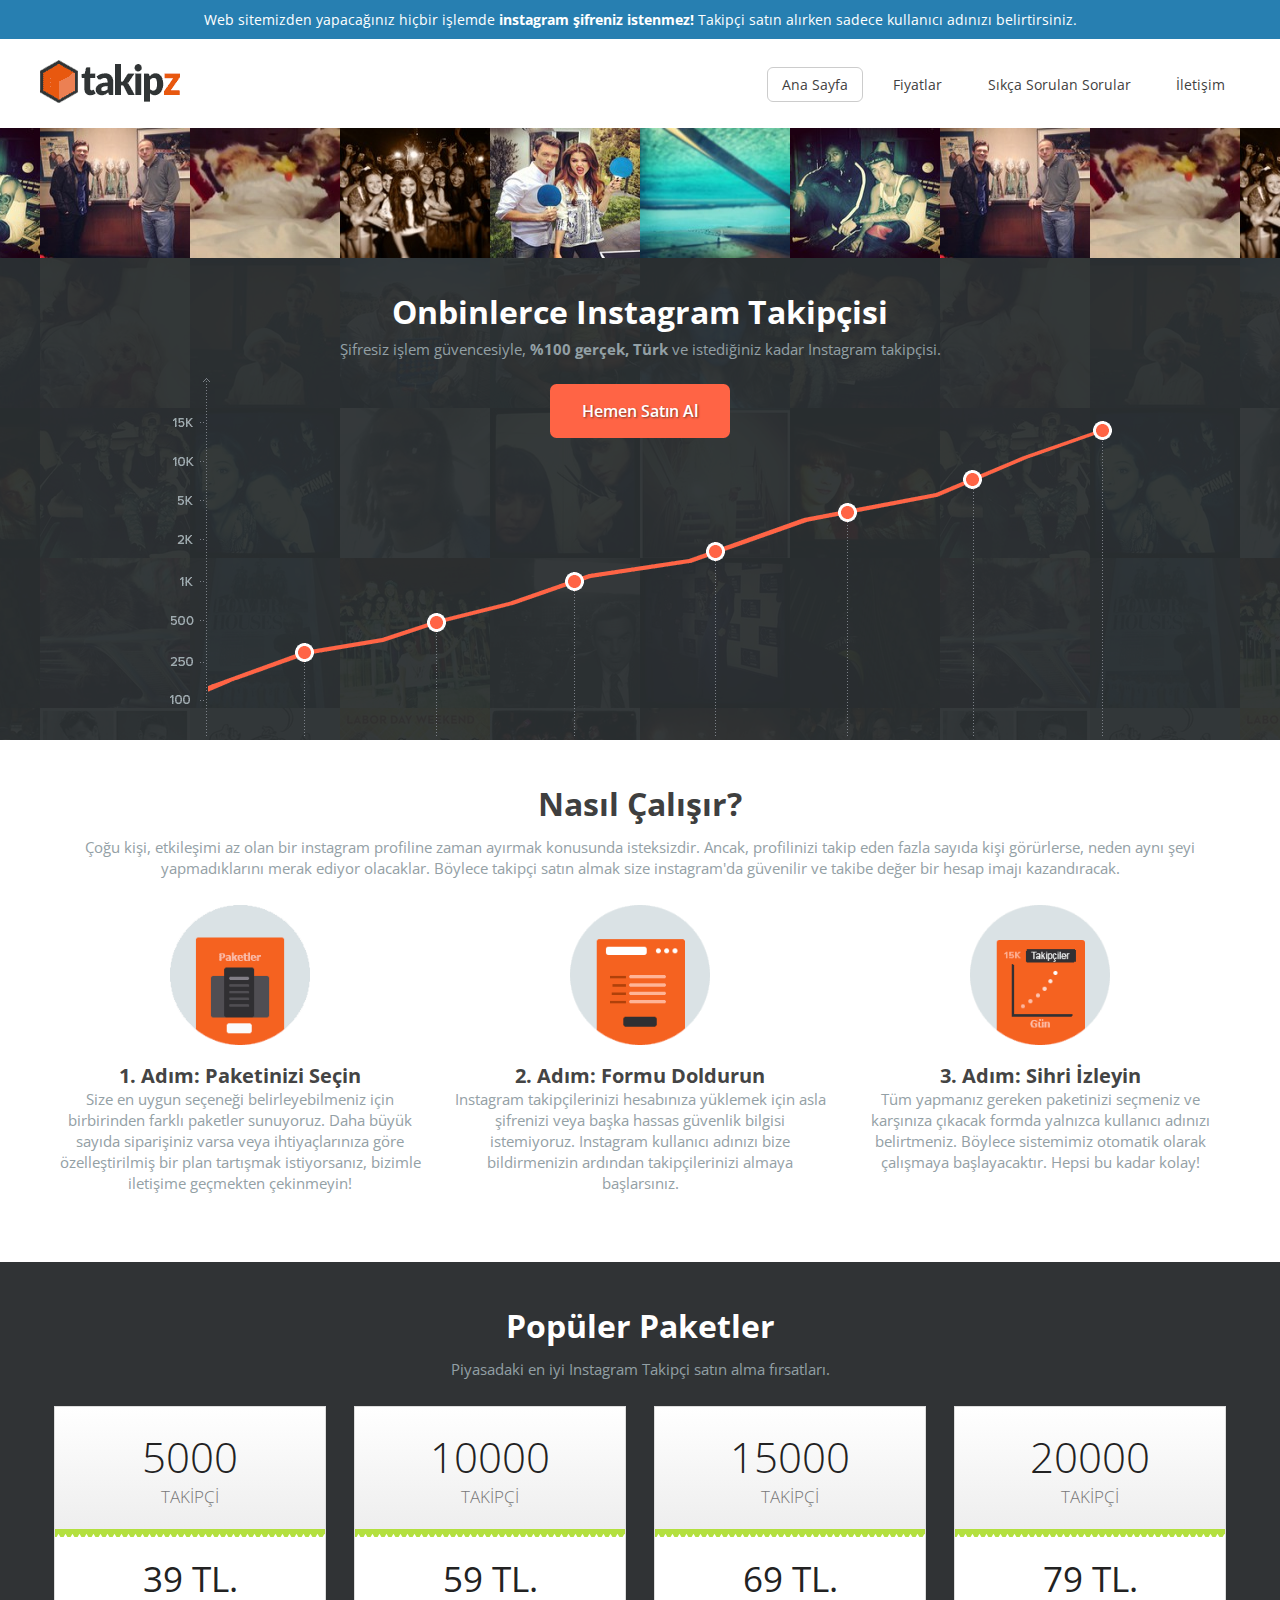
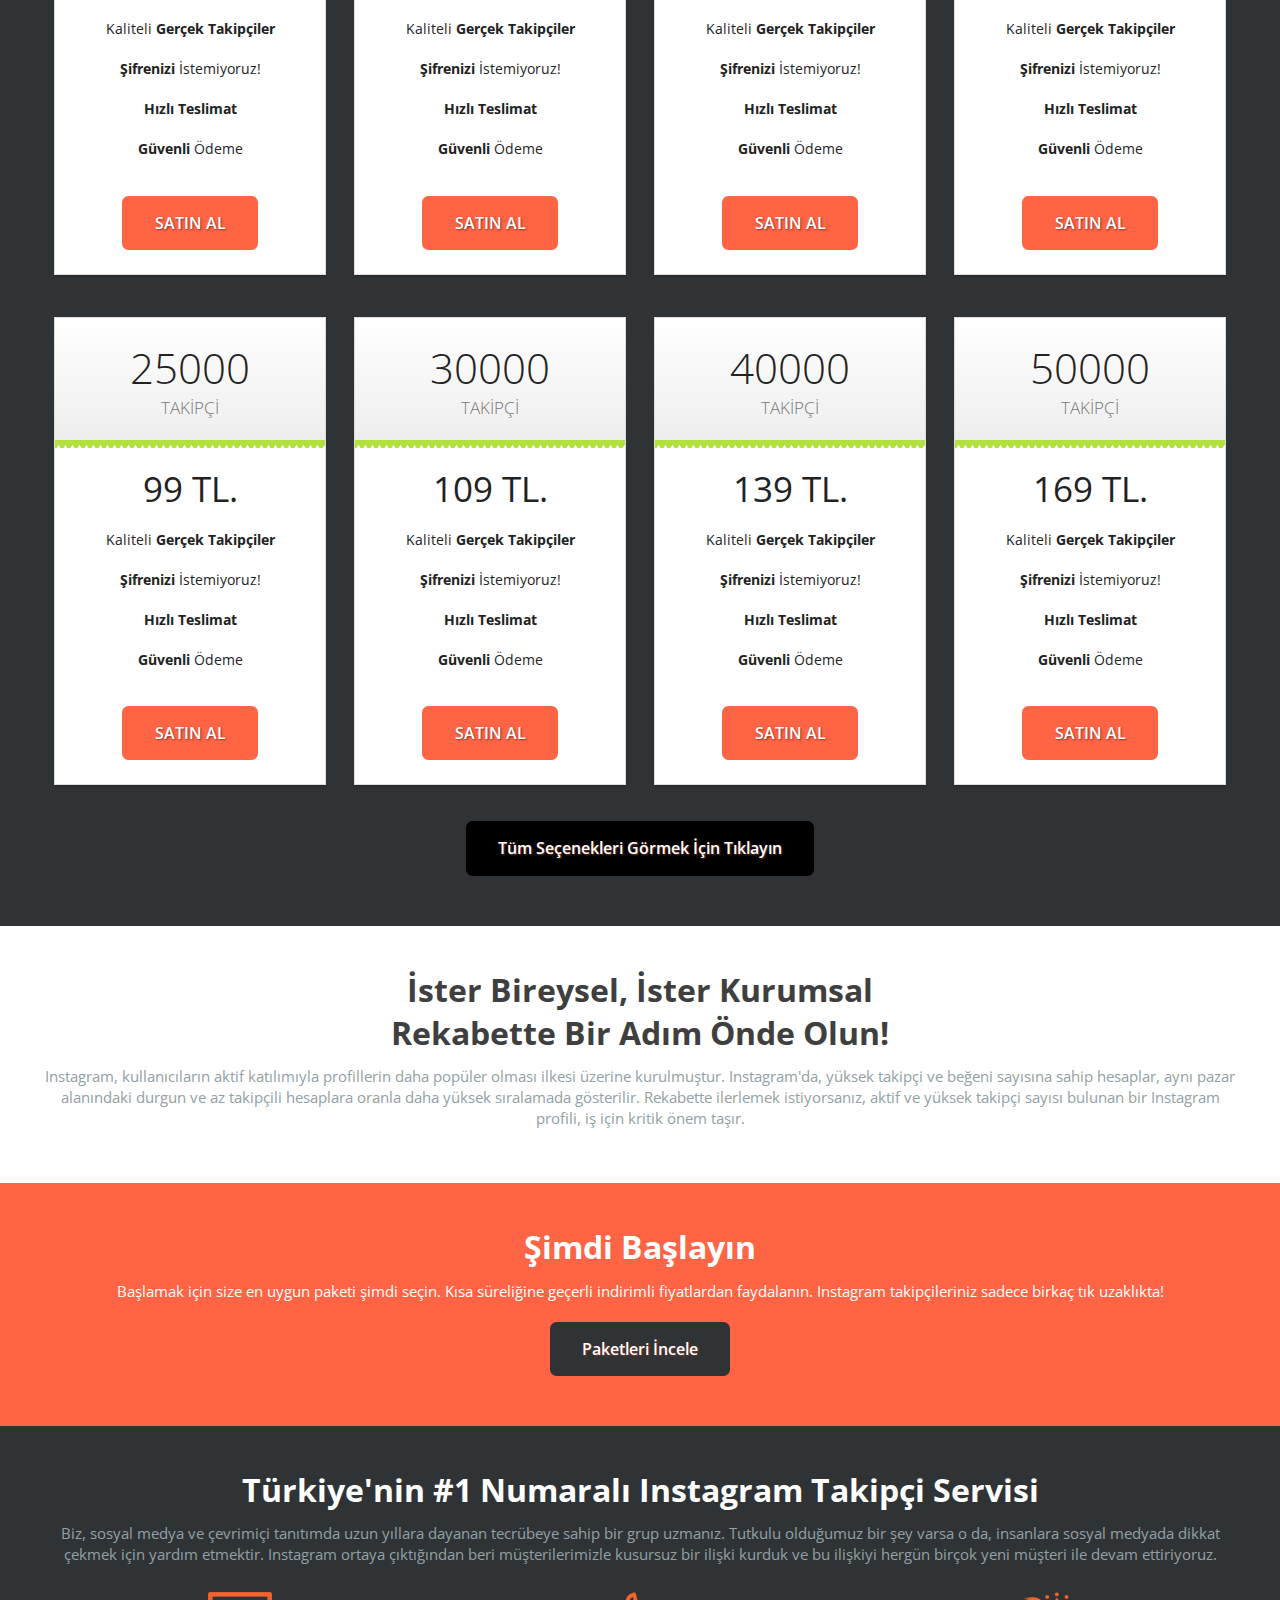
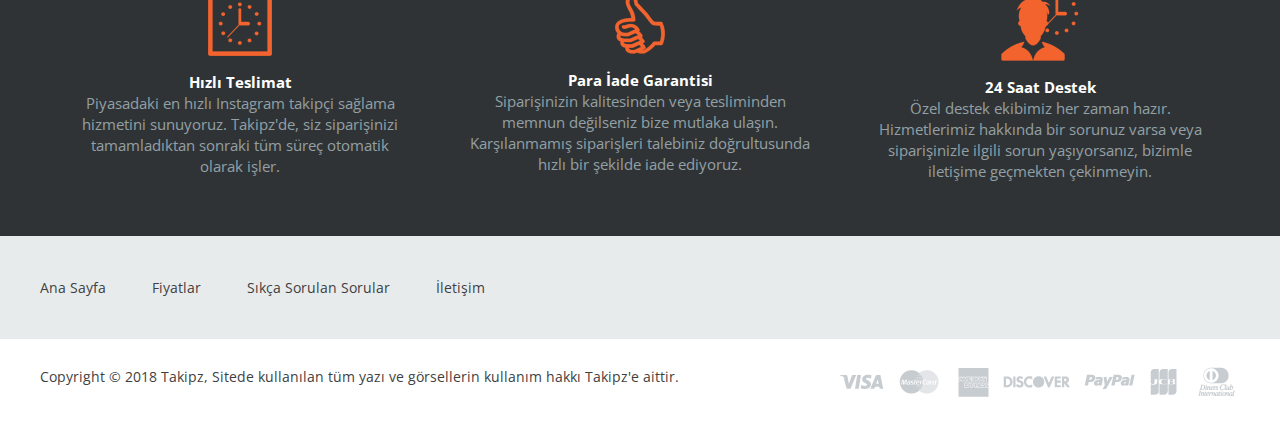
==== index.html @ 21a5d069 "Add files via upload" ====
<!DOCTYPE html>
<html lang="tr">
<head>
	<meta charset="utf-8" />
	<meta http-equiv="X-UA-Compatible" content="IE=edge" />
	<meta name="viewport" content="width=device-width, initial-scale=1.0" id="metaViewport"  />
	<meta name="description" content="Takipz" />
	<meta name="title" content="Takipz">
	<meta name="keywords" content="Takipz">
	<title>Takipz</title>

	<meta name="mobile-web-app-capable" content="yes"  />
	<meta name="apple-mobile-web-app-capable" content="yes"  />
	<meta name="apple-mobile-web-app-title" content="" />

	<link rel="shortcut icon" href="favicon.ico" type="image/x-icon">
	<link rel="icon" href="favicon.ico" type="image/x-icon">
	<link rel="shortcut icon" href="assets/images/favicon-32x32.png" sizes="32x32" />

	<link href="https://fonts.googleapis.com/css?family=Open+Sans:300,400,600,700&amp;subset=latin-ext" rel="stylesheet" />

	<link rel="stylesheet" href="assets/fonts/fontello/css/fontello.css?v=8" type="text/css" />

	<link rel="stylesheet" href="assets/css/style.css?v=8" type="text/css" />

	<link rel="stylesheet" href="assets/css/menu.css?v=8" type="text/css" />

	<link rel="stylesheet" href="assets/css/responsive.css?v=8" type="text/css" />

	<noscript><link rel="stylesheet" href="assets/css/noscript.css?v=8" type="text/css" /></noscript>

	<script type="text/javascript">
		var BASE_URL = '/';
	</script>

	<!-- begin olark code -->
	<script type="text/javascript" async> ;(function(o,l,a,r,k,y){if(o.olark)return; r="script";y=l.createElement(r);r=l.getElementsByTagName(r)[0]; y.async=1;y.src="https://"+a;r.parentNode.insertBefore(y,r); y=o.olark=function(){k.s.push(arguments);k.t.push(+new Date)}; y.extend=function(i,j){y("extend",i,j)}; y.identify=function(i){y("identify",k.i=i)}; y.configure=function(i,j){y("configure",i,j);k.c[i]=j}; k=y._={s:[],t:[+new Date],c:{},l:a}; })(window,document,"static.olark.com/jsclient/loader.js");
	/* custom configuration goes here (www.olark.com/documentation) */
	olark.identify('3545-855-10-3871');</script>
	<!-- end olark code -->


</head>

<body>

	<!-- Global site tag (gtag.js) - Google Analytics -->
	<script async src="https://www.googletagmanager.com/gtag/js?id=UA-111464244-1"></script>
	<script>
	  window.dataLayer = window.dataLayer || [];
	  function gtag(){dataLayer.push(arguments);}
	  gtag('js', new Date());

	  gtag('config', 'UA-111464244-1');
	</script>


	<div id="page-content">

		<div class="top-sticky">Web sitemizden yapacağınız hiçbir işlemde <b>instagram şifreniz istenmez!</b> Takipçi satın alırken sadece kullanıcı adınızı belirtirsiniz.</div>

		<div class="mobile-sidebar" id="mobile-sidebar-menu">

			<label class="title cat" onclick="mobileMenuClose();"><b>Menü</b><i class="icon-cancel"></i></label>
			<label class="title back" onclick="backMMenu(this);"><i class="icon-angle-left"></i><b>Geri</b><i onclick="mobileMenuClose();" class="icon-cancel"></i></label>

			<div class="content">

				<ul class="nav">
					<li class="active"><a href="index.html">Ana Sayfa</a></li>
					<li><a href="fiyatlar.html"><b>Fiyatlar</b><i class="tag">İNDİRİM</i></a></li>
					<li><a href="sss.html">Sıkça Sorulan Sorular</a></li>
					<li><a href="iletisim.html">İletişim</a></li>
				</ul>

			</div>

		</div>

		<header id="header">

			<div class="container">

				<a href="index.html" class="logo"><img src="assets/images/logo.png" /></a>

				<nav class="menu-top" id="menu-desktop">

					<ul class="container">

						<li class="active"><a href="index.html">Ana Sayfa</a></li>
						<li><a href="fiyatlar.html">Fiyatlar</a></li>
						<li><a href="sss.html">Sıkça Sorulan Sorular</a></li>
						<li><a href="iletisim.html">İletişim</a></li>

					</ul>

				</nav>

				<a id="mobile-menu-icon" onclick="mobileMenuOpen('mobile-sidebar-menu');"></a>

			</div>

		</header>





		<div class="page-banner home">

			<div class="container">

				<h1>Onbinlerce Instagram Takipçisi</h1>
				<p>Şifresiz işlem güvencesiyle, <b>%100 gerçek, Türk</b> ve istediğiniz kadar Instagram takipçisi.</p>

				<div class="button-cnt">
					<a class="button" href="fiyatlar.html">Hemen Satın Al</a>
				</div>

				<img class="chart" src="assets/images/banner-chart.png" />

			</div>

		</div>


		<div class="section">

			<h1>Nasıl Çalışır?</h1>

			<div class="container">
				<p>Çoğu kişi, etkileşimi az olan bir instagram profiline zaman ayırmak konusunda isteksizdir. Ancak, profilinizi takip eden fazla sayıda kişi görürlerse, neden aynı şeyi yapmadıklarını merak ediyor olacaklar. Böylece takipçi satın almak size instagram'da güvenilir ve takibe değer bir hesap imajı kazandıracak.</p>
			</div>

			<div class="row">

				<div class="col-md4 col-xs12 step">
					<img src="assets/images/step1.png" />
					<p>
						<b>1. Adım: Paketinizi Seçin</b><br />
						Size en uygun seçeneği belirleyebilmeniz için birbirinden farklı paketler sunuyoruz. Daha büyük sayıda siparişiniz varsa veya ihtiyaçlarınıza göre özelleştirilmiş bir plan tartışmak istiyorsanız, bizimle iletişime geçmekten çekinmeyin!

					</p>
				</div>

				<div class="col-md4 col-xs12 step">
					<img src="assets/images/step2.png" />
					<p>
						<b>2. Adım: Formu Doldurun</b><br />Instagram takipçilerinizi hesabınıza yüklemek için asla şifrenizi veya başka hassas güvenlik bilgisi istemiyoruz. Instagram kullanıcı adınızı bize bildirmenizin ardından takipçilerinizi almaya başlarsınız.
					</p>
				</div>

				<div class="col-md4 col-xs12 step">
					<img src="assets/images/step3.png" />
					<p>
						<b>3. Adım: Sihri İzleyin</b><br />
						Tüm yapmanız gereken paketinizi seçmeniz ve karşınıza çıkacak formda yalnızca kullanıcı adınızı belirtmeniz. Böylece sistemimiz otomatik olarak çalışmaya başlayacaktır. Hepsi bu kadar kolay!
					</p>
				</div>

			</div>

		</div>



		<div class="section dark">

			<h1>Popüler Paketler</h1>

			<div class="container">
				<p>
					Piyasadaki en iyi Instagram Takipçi satın alma fırsatları.
				</p>
			</div>

			<div class="row pricing-table">

				<!--


			    <div class="col-md3 col-xs12 plan">

				    <div class="cnt">

				        <div class="header">
					        3000
							<span>takipçi</span>
						</div>

				        <div class="price">29 TL.</div>

				        <ul>
							<li>Kaliteli <b>Gerçek Takipçiler</b></li>
							<li><b>Şifrenizi</b> İstemiyoruz!</li>
							<li><b>Hızlı Teslimat</b></li>
							<li><b>Güvenli</b> Ödeme</li>
				        </ul>

				        <a href="https://www.shopier.com/471580" target="_blank" class="button">SATIN AL</a>

				    </div>

			    </div>

			    -->



			    <div class="col-md3 col-xs12 plan">

				    <div class="cnt">

				        <div class="header">
					        5000
							<span>takipçi</span>
						</div>

				        <div class="price">39 TL.</div>

				        <ul>
							<li>Kaliteli <b>Gerçek Takipçiler</b></li>
							<li><b>Şifrenizi</b> İstemiyoruz!</li>
							<li><b>Hızlı Teslimat</b></li>
							<li><b>Güvenli</b> Ödeme</li>
				        </ul>

				        <a href="https://www.shopier.com/471963" target="_blank" class="button">SATIN AL</a>

				    </div>

			    </div>



			    <div class="col-md3 col-xs12 plan">

				    <div class="cnt">

				        <div class="header">
					        10000
							<span>takipçi</span>
						</div>

				        <div class="price">59 TL.</div>

				        <ul>
							<li>Kaliteli <b>Gerçek Takipçiler</b></li>
							<li><b>Şifrenizi</b> İstemiyoruz!</li>
							<li><b>Hızlı Teslimat</b></li>
							<li><b>Güvenli</b> Ödeme</li>
				        </ul>

				        <a href="https://www.shopier.com/470117" target="_blank" class="button">SATIN AL</a>

				    </div>

			    </div>



			    <div class="col-md3 col-xs12 plan">

				    <div class="cnt">

				        <div class="header">
					        15000
							<span>takipçi</span>
						</div>

				        <div class="price">69 TL.</div>

				        <ul>
							<li>Kaliteli <b>Gerçek Takipçiler</b></li>
							<li><b>Şifrenizi</b> İstemiyoruz!</li>
							<li><b>Hızlı Teslimat</b></li>
							<li><b>Güvenli</b> Ödeme</li>
				        </ul>

				        <a href="https://www.shopier.com/471193" target="_blank" class="button">SATIN AL</a>

				    </div>

			    </div>



			    <div class="col-md3 col-xs12 plan">

				    <div class="cnt">

				        <div class="header">
					        20000
							<span>takipçi</span>
						</div>

				        <div class="price">79 TL.</div>

				        <ul>
							<li>Kaliteli <b>Gerçek Takipçiler</b></li>
							<li><b>Şifrenizi</b> İstemiyoruz!</li>
							<li><b>Hızlı Teslimat</b></li>
							<li><b>Güvenli</b> Ödeme</li>
				        </ul>

				        <a href="https://www.shopier.com/469385" target="_blank" class="button">SATIN AL</a>

				    </div>

			    </div>



			    <div class="col-md3 col-xs12 plan">

				    <div class="cnt">

				        <div class="header">
					        25000
							<span>takipçi</span>
						</div>

				        <div class="price">99 TL.</div>

				        <ul>
							<li>Kaliteli <b>Gerçek Takipçiler</b></li>
							<li><b>Şifrenizi</b> İstemiyoruz!</li>
							<li><b>Hızlı Teslimat</b></li>
							<li><b>Güvenli</b> Ödeme</li>
				        </ul>

				        <a href="https://www.shopier.com/494602" target="_blank" class="button">SATIN AL</a>

				    </div>

			    </div>


			    <div class="col-md3 col-xs12 plan">

				    <div class="cnt">

				        <div class="header">
					        30000
							<span>takipçi</span>
						</div>

				        <div class="price">109 TL.</div>

				        <ul>
							<li>Kaliteli <b>Gerçek Takipçiler</b></li>
							<li><b>Şifrenizi</b> İstemiyoruz!</li>
							<li><b>Hızlı Teslimat</b></li>
							<li><b>Güvenli</b> Ödeme</li>
				        </ul>

				        <a href="https://www.shopier.com/494640" target="_blank" class="button">SATIN AL</a>

				    </div>

			    </div>

			    <!--

			    <div class="col-md3 col-xs12 plan">

				    <div class="cnt">

				        <div class="header">
					        35000
							<span>takipçi</span>
						</div>

				        <div class="price">119 TL.</div>

				        <ul>
							<li>Kaliteli <b>Gerçek Takipçiler</b></li>
							<li><b>Şifrenizi</b> İstemiyoruz!</li>
							<li><b>Hızlı Teslimat</b></li>
							<li><b>Güvenli</b> Ödeme</li>
				        </ul>

				        <a href="https://www.shopier.com/493107" target="_blank" class="button">SATIN AL</a>

				    </div>

			    </div>

			    -->


			    <div class="col-md3 col-xs12 plan">

				    <div class="cnt">

				        <div class="header">
					        40000
							<span>takipçi</span>
						</div>

				        <div class="price">139 TL.</div>

				        <ul>
							<li>Kaliteli <b>Gerçek Takipçiler</b></li>
							<li><b>Şifrenizi</b> İstemiyoruz!</li>
							<li><b>Hızlı Teslimat</b></li>
							<li><b>Güvenli</b> Ödeme</li>
				        </ul>

				        <a href="https://www.shopier.com/492214" target="_blank" class="button">SATIN AL</a>

				    </div>

			    </div>


			    <div class="col-md3 col-xs12 plan">

				    <div class="cnt">

				        <div class="header">
					        50000
							<span>takipçi</span>
						</div>

				        <div class="price">169 TL.</div>

				        <ul>
							<li>Kaliteli <b>Gerçek Takipçiler</b></li>
							<li><b>Şifrenizi</b> İstemiyoruz!</li>
							<li><b>Hızlı Teslimat</b></li>
							<li><b>Güvenli</b> Ödeme</li>
				        </ul>

				        <a href="https://www.shopier.com/494678" target="_blank" class="button">SATIN AL</a>

				    </div>

			    </div>



			</div>

			<div class="container">

				<a href="fiyatlar.html" class="button dark">Tüm Seçenekleri Görmek İçin Tıklayın</a>

			</div>

		</div>




		<div class="section" id="whyus">

			<h1>İster Bireysel, İster Kurumsal<br />Rekabette Bir Adım Önde Olun!</h1>

			<div class="container">

				<p>Instagram, kullanıcıların aktif katılımıyla profillerin daha popüler olması ilkesi üzerine kurulmuştur. Instagram'da, yüksek takipçi ve beğeni sayısına sahip hesaplar, aynı pazar alanındaki durgun ve az takipçili hesaplara oranla daha yüksek sıralamada gösterilir. Rekabette ilerlemek istiyorsanız, aktif ve yüksek takipçi sayısı bulunan bir Instagram profili, iş için kritik önem taşır.</p>
			</div>

		</div>



		<div class="section orange">

			<h1>Şimdi Başlayın</h1>
			<p>Başlamak için size en uygun paketi şimdi seçin. Kısa süreliğine geçerli indirimli fiyatlardan faydalanın. Instagram takipçileriniz sadece birkaç tık uzaklıkta!</p>
			<a href="fiyatlar.html" class="button dark">Paketleri İncele</a>

		</div>


		<div class="section dark">

			<div class="container">

				<h1>Türkiye'nin #1 Numaralı Instagram Takipçi Servisi</h1>

				<p>
					Biz, sosyal medya ve çevrimiçi tanıtımda uzun yıllara dayanan tecrübeye sahip bir grup uzmanız. Tutkulu olduğumuz bir şey varsa o da, insanlara sosyal medyada dikkat çekmek için yardım etmektir. Instagram ortaya çıktığından beri müşterilerimizle kusursuz bir ilişki kurduk ve bu ilişkiyi hergün birçok yeni müşteri ile devam ettiriyoruz.
				</p>
			</div>

			<div class="row">

				<div class="col-md4 col-xs12 why">
					<img src="assets/images/why_clock.gif" />
					<p>
						<b>Hızlı Teslimat</b><br />
						Piyasadaki en hızlı Instagram takipçi sağlama hizmetini sunuyoruz. Takipz'de, siz siparişinizi tamamladıktan sonraki tüm süreç otomatik olarak işler.
					</p>
				</div>

				<div class="col-md4 col-xs12 why">
					<img src="assets/images/why_thumb.gif" />
					<p>
						<b>Para İade Garantisi</b><br />
						Siparişinizin kalitesinden veya tesliminden memnun değilseniz bize mutlaka ulaşın. Karşılanmamış siparişleri talebiniz doğrultusunda hızlı bir şekilde iade ediyoruz.
					</p>
				</div>

				<div class="col-md4 col-xs12 why">
					<img src="assets/images/why_support.gif" />
					<p>
						<b>24 Saat Destek</b><br />
						Özel destek ekibimiz her zaman hazır. Hizmetlerimiz hakkında bir sorunuz varsa veya siparişinizle ilgili sorun yaşıyorsanız, bizimle iletişime geçmekten çekinmeyin.
					</p>
				</div>

			</div>

		</div>







		<footer class="footer">

			<div class="footer-menu">

				<ul class="container">

					<li class="active"><a href="index.html">Ana Sayfa</a></li>
					<li><a href="fiyatlar.html">Fiyatlar</a></li>
					<li><a href="sss.html">Sıkça Sorulan Sorular</a></li>
					<li><a href="iletisim.html">İletişim</a></li>

				</ul>

			</div>

			<div class="copyright">

				<div class="row container ">

					<div class="col-md8 col-xs12">

						Copyright &copy; 2018 Takipz, Sitede kullanılan tüm yazı ve görsellerin kullanım hakkı Takipz'e aittir.

					</div>

					<div class="col-md4 col-xs12">

						<img src="assets/images/payoptions.png" />

					</div>

				</div>

			</div>

		</footer>


	</div>

	<div id="body-overlay"></div>
	<div id="body-loading-overlay"></div>

	<script src="assets/js/jquery.min.js" type="text/javascript"></script>
	<script src="assets/js/app.js?v=8" type="text/javascript"></script>

</body>

</html>
---- assets/fonts/fontello/css/fontello.css ----
@font-face {
  font-family: 'fontello';
  src: url('../font/fontello.eot?49132778');
  src: url('../font/fontello.eot?49132778#iefix') format('embedded-opentype'),
       url('../font/fontello.woff2?49132778') format('woff2'),
       url('../font/fontello.woff?49132778') format('woff'),
       url('../font/fontello.ttf?49132778') format('truetype'),
       url('../font/fontello.svg?49132778#fontello') format('svg');
  font-weight: normal;
  font-style: normal;
}
/* Chrome hack: SVG is rendered more smooth in Windozze. 100% magic, uncomment if you need it. */
/* Note, that will break hinting! In other OS-es font will be not as sharp as it could be */
/*
@media screen and (-webkit-min-device-pixel-ratio:0) {
  @font-face {
    font-family: 'fontello';
    src: url('../font/fontello.svg?49132778#fontello') format('svg');
  }
}
*/
 
 [class^="icon-"]:before, [class*=" icon-"]:before {
  font-family: "fontello";
  font-style: normal;
  font-weight: normal;
  speak: none;
 
  display: inline-block;
  text-decoration: inherit;
  width: 1em;
  margin-right: .2em;
  text-align: center;
  /* opacity: .8; */
 
  /* For safety - reset parent styles, that can break glyph codes*/
  font-variant: normal;
  text-transform: none;
 
  /* fix buttons height, for twitter bootstrap */
  line-height: 1em;
 
  /* Animation center compensation - margins should be symmetric */
  /* remove if not needed */
  margin-left: .2em;
 
  /* you can be more comfortable with increased icons size */
  /* font-size: 120%; */
 
  /* Font smoothing. That was taken from TWBS */
  -webkit-font-smoothing: antialiased;
  -moz-osx-font-smoothing: grayscale;
 
  /* Uncomment for 3D effect */
  /* text-shadow: 1px 1px 1px rgba(127, 127, 127, 0.3); */
}
 
.icon-angle-left:before { content: '\e800'; } /* '' */
.icon-angle-right:before { content: '\e801'; } /* '' */
.icon-angle-up:before { content: '\e802'; } /* '' */
.icon-angle-down:before { content: '\e803'; } /* '' */
.icon-user:before { content: '\e804'; } /* '' */
.icon-basket:before { content: '\e805'; } /* '' */
.icon-logout:before { content: '\e806'; } /* '' */
.icon-login:before { content: '\e807'; } /* '' */
.icon-mail:before { content: '\e808'; } /* '' */
.icon-phone:before { content: '\e809'; } /* '' */
.icon-menu:before { content: '\e80a'; } /* '' */
.icon-pencil:before { content: '\e80b'; } /* '' */
.icon-globe:before { content: '\e80c'; } /* '' */
.icon-home:before { content: '\e80d'; } /* '' */
.icon-cancel:before { content: '\e80e'; } /* '' */
.icon-star:before { content: '\e80f'; } /* '' */
.icon-star-empty:before { content: '\e810'; } /* '' */
.icon-star-half-alt:before { content: '\e811'; } /* '' */
.icon-remove:before { content: '\e812'; } /* '' */
.icon-uncheck:before { content: '\e813'; } /* '' */
.icon-check:before { content: '\e814'; } /* '' */
.icon-magnify:before { content: '\e815'; } /* '' */
.icon-paper-plane:before { content: '\e816'; } /* '' */
.icon-clock:before { content: '\e817'; } /* '' */
.icon-umbrella:before { content: '\e818'; } /* '' */
.icon-bag:before { content: '\e819'; } /* '' */
.icon-list:before { content: '\e81a'; } /* '' */
.icon-tag:before { content: '\e81b'; } /* '' */
.icon-whatsapp:before { content: '\f232'; } /* '' */
---- assets/css/style.css ----
body {
    font-family: 'Open Sans', sans-serif;
    font-size: 14px;
	color: #3f3f3f;
	-webkit-font-smoothing: antialiased;
	font-smoothing: antialiased;
	display: block !important;
}

html {
	-webkit-text-size-adjust: none;
}

body, html {
	min-height: 100%;
	background: none !important;
}

* {
	-moz-text-size-adjust: none;
	-webkit-text-size-adjust: none;
	-ms-text-size-adjust: none;
	text-size-adjust: none;
	padding: 0;
	margin: 0;
	border: 0;
	outline: 0;
	-webkit-tap-highlight-color: transparent;
	-webkit-touch-callout: none;
	-webkit-font-smoothing: antialiased;
	font-smoothing: antialiased;
}

*, *:before, *:after {
	-webkit-box-sizing: border-box;
	-moz-box-sizing: border-box;
	box-sizing: border-box;
}

img {
	max-width: 100%;
}

a {
	text-decoration: none;
	color: #3f3f3f;
	outline: none !important;
	cursor: pointer !important;
}

h1 {
	font-size: 2.3em;
}

label {
	-webkit-tap-highlight-color: rgba(0, 0, 0, 0);
}

p {
	padding: .8em 0;
	color: #93a0a5;
	font-size: 1.1em;
}

.container,
.row {
	width: 100%;
	max-width: 1200px;
	margin: 0 auto;
}

.centered {
	text-align: center !important;
}

.align-right {
	text-align: right !important;
}

.row {
	clear: both;
	zoom:1;
	display: block;
}

.row:before,
.row:after {
    display: table;
    content: " ";
	clear: both;
}

[class*="col-"] {
	display: block;
	width: 100%;
	float: left;
	position: relative;
	text-align: left;
}

.col-md1  {width: 8.33333333%;}
.col-md2  {width: 16.66666666%;}
.col-md3  {width: 25%;}
.col-md4  {width: 33.33333333%;}
.col-md5  {width: 41.66666666%;}
.col-md6  {width: 50%;}
.col-md7  {width: 58.33333333%;}
.col-md8  {width: 66.66666666%;}
.col-md9  {width: 75%;}
.col-md10 {width: 83.33333333%;}
.col-md11 {width: 91.66666666%;}
.col-md12 {width: 100%;}

.visible-xs, .visible-sm {display: none;}
.visible-md {display: block;}

.clearfix {
	width: 100%;
	height: 1px;
	float: left;
}

#body-overlay,
#body-loading-overlay {
    top: 0;
    left: 0;
    width: 100%;
    z-index: 10000;
    overflow: hidden;
    position: fixed;
    background: #0b0b0b;
    opacity: 0;
    -webkit-transition: opacity 0.4s;
    transition: opacity 0.4s;
    height: 0;
    visibility: hidden;
}

body.overlay #body-overlay {
    opacity: 0.6;
    height: 100%;
    visibility: visible;
}

body.loading #body-loading-overlay {
    opacity: 0.6;
    visibility: visible;
    background: url(../images/hourglass.svg) #0b0b0b no-repeat center center;
	height: 100%;
}

#page-content {
	min-height: 50em;
	min-height: 70vh;
}

input[type=button],
input[type=submit],
button,
a.button {
	cursor: pointer;
    display: inline-block;
    background: #ff6445;
    color: #fff;
    font-size: 1.15em;
    font-weight: 600;
    padding: 1em 2em;
    margin: .5em 0;
    text-shadow: 1px 1px 2px rgba(128,55,41,1.0);
    border-radius: .4em;
    z-index: 500;
    -webkit-appearance: none;
    -moz-appearance: none;
	appearance: none;
}

.button:hover {
	background: #e35a44;
}

.button.dark {
	background: #303335;
}

.button.dark:hover {
	background: #000;
}

.dark .button.dark {
	background: #000;
}

/**** HEADER ****/

#header {
	width: 100%;
	padding: 1.5em;
}

.top-sticky {
	width: 100%;
	padding: .7em;
	background: #277fb1;
	color: #fff;
	text-align: center;
	position: -webkit-sticky;
	position: -moz-sticky;
	position: -ms-sticky;
	position: -o-sticky;
	position: sticky;
	top: 0;
	backface-visibility: hidden;
	-webkit-backface-visibility: hidden;
	z-index: 1000;
}


.section {
	text-align: center;
	padding: 3em 0;
}

.section.dark {
	background: #303335;
	color: #fff;
}

.section.orange {
	background: #ff6445;
	color: #fff;
}

.section.orange p {
	color: #fff;
}

/***** PAGE BANNERS *****/

.page-banner,
.page-title {
	width: 100%;
}

.page-title,
.page-banner.home {
	background-image: url(../images/home-banner-bg.png);
	background-repeat: repeat-x;
	background-position: center top;
	padding: 130px 0 0 0;
	color: #93a0a5;
	text-align: center;
}

.page-title {
	padding: 1em;
	margin-bottom: 2em;
	background-position: center bottom;
}

.page-banner.home h1 {
	padding: 1em 0 .2em 0;
	color: #fff;
}

.page-title h1 {
	padding: 1em;
	font-size: 2em;
	color: #fff;
}

.page-banner.home p {
	padding: 0 0 1em 0;

}

.page-banner.home .button-cnt {
	position: absolute;
	left: 50%;
}

.page-banner.home .button {
	position: relative;
	left: -50%;
}


.step {
	padding: 1em 1em 1em 1em;
	text-align: center;
}

.step img {
	width: 10em;
	height: 10em;
}

.step b {
	color: #444;
	font-size: 1.3em;
}

.why {
	text-align: center;
	margin-top: 1em;
	padding: 0 2em;
}

.why b {
	color: #fff;
}


/***** PRICING *****/


.pricing-table:before,
.pricing-table:after {
  content: "";
  display: table
}

.pricing-table:after {
  clear: both
}

.pricing-table .plan {
	padding: 1em;
	margin-bottom: 1em;
}

.pricing-table .plan .cnt {
	text-align: center;
	background: #fff;
	color: #222;
	border: 1px solid #ddd;
	-moz-box-shadow: 0 2px 2px -1px rgba(0,0,0,.3);
	-webkit-box-shadow: 0 2px 2px -1px rgba(0,0,0,.3);
	box-shadow: 0 2px 2px -1px rgba(0,0,0,.3);
}

.pricing-table .plan .cnt:after {
	z-index: -1;
	position: absolute;
	content: "";
	bottom: 1.6em;
	right: 1.5em;
	width: 80%;
	top: 80%;
	-webkit-box-shadow: 0 12px 5px rgba(0, 0, 0, .3);
	-moz-box-shadow: 0 12px 5px rgba(0, 0, 0, .3);
	box-shadow: 0 12px 5px rgba(0, 0, 0, .3);
	-webkit-transform: rotate(3deg);
	-moz-transform: rotate(3deg);
	-o-transform: rotate(3deg);
	-ms-transform: rotate(3deg);
	transform: rotate(3deg);
}

.pricing-table .header {
	position: relative;
	font-size: 3em;
	font-weight: 300;
	text-transform: uppercase;
	padding: .5em;
	border-bottom: 8px solid;
	border-bottom-color: #B3E03F;
	background-color: #eee;
	background-image: -moz-linear-gradient(#fff,#eee);
	background-image: -webkit-gradient(linear, left top, left bottom, from(#fff), to(#eee));
	background-image: -webkit-linear-gradient(#fff, #eee);
	background-image: -o-linear-gradient(#fff, #eee);
	background-image: -ms-linear-gradient(#fff, #eee);
	background-image: linear-gradient(#fff, #eee);
}

.pricing-table .header:after {
	position: absolute;
	bottom: -8px; left: 0;
	height: 3px; width: 100%;
	content: '';
	background-image: url([data-uri]);
}

.pricing-table .header span {
	display: block;
	font-size: .4em;
	text-transform: uppercase;
	color: #777;
}

.pricing-table .price {
	margin: .5em;
	font-size: 2.5em;
}

.pricing-table ul {
	list-style: none;
}

.pricing-table li {
	padding: 0 0 1.5em 0;
}

.pricing-table .plan .button {
	margin: 1em 0 1.5em 0;
}

.faq h4 {
	margin-top: 1em;
	font-size: 1.2em;
}

.faq p {
	padding: 0 0 2em 0;
	margin-top: 1em;
	border-bottom: 1px dotted #ccc;
}



/**** FORM ****/


.form {
	padding-left: 2em;
}


.form-field {
	width: 100%;
	font-size: 1em;
	margin: 0.8em 0 0 0;
	padding: 0.3em;
}

.form-field label {
	width: 100%;
	font-weight: 600;
	display: block;
}

.form-field span.warn {
	color: #6f8b37;
	width: 100%;
	margin-top: 0.5em;
	display: block;
}

.form-field label.i-checks {
	font-weight: 400;
}

.form-field input,
.form-field select,
.form-field textarea {
	margin-top: 0.5em;
}

input[type="text"],
input[type="number"],
input[type="email"],
input[type="tel"],
input[type="password"],
textarea,
select {
	font-family: inherit;
    background-color: #fff;
    border: 1px solid #ccc;
    -webkit-appearance: none;
    -moz-appearance: none;
	appearance: none;
	border-radius: 0;
	box-shadow: inset 0 1px 2px rgba(0,0,0,0.1);
    color: rgba(0,0,0,0.75);
    display: block;
    font-size: 1em;
    padding: 0.5em;
    width: 100%;
    -webkit-transition: box-shadow 0.45s,border-color 0.45s ease-in-out;
    transition: box-shadow 0.45s,border-color 0.45s ease-in-out;
}

textarea {
	height: 6em;
}

select {
	cursor: pointer;
}

::-webkit-input-placeholder {
	color: #888;
}
:-moz-placeholder {
	color: #888;
}
::-moz-placeholder {
	color: #888;
}
:-ms-input-placeholder {
	color: #888;
}
::-ms-input-placeholder {
	color: #888;
}

.i-checks {
	padding-left: 20px;
	margin: 0;
}

.i-checks,
.i-checks * {
	-webkit-user-select: none;
	-khtml-user-select: none;
	-moz-user-select: none;
	-o-user-select: none;
	user-select: none;
}

.i-checks input {
	opacity: 0;
	position: absolute;
	margin-left: -20px;
}

.i-checks > i {
	width: 18px;
	height: 18px;
	line-height: 1;
	border: 1px solid #777;
	background-color: #fff;
	margin-left: -20px;
	margin-top: -4px;
	display: inline-block;
	vertical-align: middle;
	margin-right: 5px;
	position: relative;
}

.i-checks > i:before {
	content: "";
	position: absolute;
	left: 9px;
	top: 9px;
	width: 0px;
	height: 0px;
	background-color: transparent;
}

.i-checks.checked > i,
.i-checks input:checked+i {
	border-color: #6f8b37;
}

.i-checks.checked > i:before,
.i-checks input:checked+i:before {
	left: 3px;
	top: 3px;
	width: 10px;
	height: 10px;
	background-color: #6f8b37;
}

.i-checks input:disabled+i,
.i-checks input:disabled:checked+i {
	border-color: #b1c4c8;
}

.i-checks input:disabled+i:before {
	background-color: #c5d2d6;
}


.i-checks input[type="radio"]+i,
.i-checks input[type="radio"]+i:before {
	border-radius:50%
}


.contact-block {
	width: 100%;
	display: inline-block;
	padding: 1em;
	margin-top: 1em;
	background: #303335;
	color: #fff;
}

.contact-block label,
.contact-block span {
	width: 80%;
	display: inline-block;
	font-weight: 400;
	font-size: 1em;
}

.contact-block span {
	font-weight: 600;
	font-size: 1.1em;
}


/***** FOOTER *****/

.footer {

}

.footer-menu {
	background: #e8ebec;
	width: 100%;
}

.footer-menu ul,
.footer-menu ul li {
	list-style: none;
}

.footer-menu ul li {
	display: inline-block;
	padding: 3em 3em 3em 0;
}

.footer-menu ul li a:hover {
	text-decoration: underline;
}

.footer .copyright [class*="col-"] {
	padding: 2em 0;
}
---- assets/css/menu.css ----
/**** NAAVIGATION MENU ****/

#menu-desktop {
	z-index: 112;
	display: inline-block;
	float: right;
	margin-top: .5em;
}

#menu-desktop li {
	display: block;
	float: left;
}

#menu-desktop li > a {
	padding: .5em 1em;
	border-radius: 6px;
	margin-left: 1.1em;
	height: 100%;
	display: block;
	border: 1px solid #fff;
}

#menu-desktop li > a {
	transition: background 0.2s linear, color 0.2s linear;
}

#menu-desktop li:hover > a,
#menu-desktop li > a:hover {
	background-color: #efefef;
	border-color: #efefef;
}

#menu-desktop li.active > a {
	background: none !important;
	border-color: #ccc !important;
}

#menu-mobile {
	display: none;
}

#menu-mobile li {
	width: 50%;
}

#menu-mobile li > a {
	font-size: 1.2em;
	font-weight: 400;
	padding: .85em 1em;
	width: 100%;
}

#menu-mobile li.right {
	background: #6f8b37;
	text-align: right;
	text-transform: none;
}

#mobile-menu-icon {
	width: 3.4em;
	height: 3.4em;
	background-image: url(../images/menu-icon.png);
	background-color: #fff;
	background-size: cover;
	background-repeat: no-repeat;
	background-position: center center;
	float: right;
	display: none;
}

body.fixed #mobile-menu-icon {
	position: fixed;
	top: 60px;
	right: 10px;
	z-index: 1;
	border: 4px solid #fff;
	border-radius: 6px;
}


/**** MOBILE SIDEBAR ****/

.mobile-sidebar {
    top: 0;
    bottom: 0;
    left: 0;
	width: 26em;
	max-width: 80%;
	height: 100%;
	position: fixed;
	z-index: 10001;
	background-color: #f6f6f6;
	color: #777;
	-webkit-transition: -webkit-transform 0.2s;
    transition: transform 0.2s;
	-webkit-transform: translateX(-99.999%);
	-ms-transform: translateX(-99.999%);
	transform: translateX(-99.999%);
}

.mobile-sidebar.right {
	left: auto;
	right: 0;
	-webkit-transform: translateX(100.001%);
	-ms-transform: translateX(100.001%);
	transform: translateX(100.001%);
}

.mobile-sidebar.open {
	box-shadow: 0px 0px 10px 0px rgba(0,0,0,0.5);
	-webkit-transform: translateX(0);
	-ms-transform: translateX(0);
	transform: translateX(0);
}

.mobile-sidebar .title {
	width: 100%;
	height: 4em;
	display: block;
	font-size: 1.1em;
	padding: 1em 0 0 1em;
	font-weight: 900;
	color: #000;
	text-transform: uppercase;
	position: absolute;
	background: #222;
	color: #fff;
	z-index: 2;
}

.mobile-sidebar .title b {
	padding-top: .3em;
	float: left;
}

.mobile-sidebar.level1 .title.cat,
.mobile-sidebar.level2 .title.cat,
.mobile-sidebar.level3 .title.cat,
.mobile-sidebar .title.back {
	display: none;
}

.mobile-sidebar.level1 .title.back,
.mobile-sidebar.level2 .title.back,
.mobile-sidebar.level3 .title.back {
	display: block;
}

.mobile-sidebar .title i {
	margin-left: -.5em;
	font-size: 1.4em;
}

.mobile-sidebar .title .icon-cancel {
	float: right;
	margin-right: .5em;
}

.mobile-sidebar .title .icon-angle-left {
	float: left;
}

.mobile-sidebar.open .content {
	width: 100%;
	position: absolute;
	top: 4em;
	bottom: 0;
	overflow-x: hidden;
	overflow-y: scroll;
	-webkit-overflow-scrolling: touch;
	-ms-overflow-style: -ms-autohiding-scrollbar;
	padding-top: 1em;
}

.mobile-sidebar ul {
	position: absolute;
	height: 100%;
}

.mobile-sidebar ul,
.mobile-sidebar ul li,
.mobile-sidebar ul li a {
	width: 100%;
	display: block;
	list-style: none;
	margin: 0;
	padding: 0;
}

.mobile-sidebar ul.nav {
	-webkit-transition: -webkit-transform 300ms ease;
	-moz-transition: -moz-transform 300ms ease;
	-o-transition: -o-transform 300ms ease;
	transition: transform 300ms ease;
	-webkit-transform: translateX(0);
	-ms-transform: translateX(0);
	-o-transform: translateX(0);
	transform: translateX(0);
}

.mobile-sidebar.level1 .nav {
	-webkit-transform: translateX(-100%);
	-ms-transform: translateX(-100%);
	-o-transform: translateX(-100%);
	transform: translateX(-100%);
}

.mobile-sidebar.level2 .nav {
	-webkit-transform: translateX(-200%);
	-ms-transform: translateX(-200%);
	-o-transform: translateX(-200%);
	transform: translateX(-200%);
}

.mobile-sidebar.level3 .nav {
	-webkit-transform: translateX(-300%);
	-ms-transform: translateX(-300%);
	-o-transform: translateX(-300%);
	transform: translateX(-300%);
}

.mobile-sidebar ul li > ul {
	left: 100%;
	top: 0;
	display: none;
}

.mobile-sidebar ul li.active > ul {
	display: block;
}

.mobile-sidebar ul li {
	padding-left: 1em;
}

.mobile-sidebar ul li a {
	color: #000;
	padding: 1em 0;
	font-weight: 400;
	font-size: 1.1em;
	border-bottom: 1px solid #ddd;
	text-transform: uppercase;
}

.mobile-sidebar ul li ul li a {
	text-transform: none;
}

.mobile-sidebar ul li a i {
	float: right;
	margin-right: 1em;
	font-style: normal;
	text-transform: none;
}

.mobile-sidebar ul li a i.tag {
	font-size: .8em;
	padding: .3em 1em;
	background: #fc654c;
	margin-top: -.2em;
	color: #fff;
	font-weight: 700;
	border-radius: .5em;
}

.mobile-sidebar ul li.all a {
	font-weight: 600;
}
---- assets/css/responsive.css ----
@media screen and (max-width: 1120px) {

	body {font-size: 12.933px;}

	.container,
	.row {
		width: 100%;
		max-width: 1099px;
		margin: 0 auto;
	}

	.container {
		padding: 0 1em;
	}

	.container .container {
		padding: 0;
	}

}

@media screen and (max-width: 1024px) {

	.col-sm1  {width: 8.33333333%;}
	.col-sm2  {width: 16.66666666%;}
	.col-sm3  {width: 25%;}
	.col-sm4  {width: 33.33333333%;}
	.col-sm5  {width: 41.66666666%;}
	.col-sm6  {width: 50%;}
	.col-sm7  {width: 58.33333333%;}
	.col-sm8  {width: 66.66666666%;}
	.col-sm9  {width: 75%;}
	.col-sm10 {width: 83.33333333%;}
	.col-sm11 {width: 91.66666666%;}
	.col-sm12 {width: 100%;}

	.visible-md, .visible-xs {display: none !important;}
	.visible-sm {display: block !important;}
}

@media screen and (max-width: 980px) {

	body {font-size: 12px;}

	.page-banner.home .chart {
		display: none;
	}

	.page-banner.home .button,
	.page-banner.home .button-cnt {
		position: static;
	}

	.page-banner.home {
		padding-bottom: 2em;
	}

}


@media screen and (max-width: 720px) {

	.col-xs1  {width: 8.33333333%;}
	.col-xs2  {width: 16.66666666%;}
	.col-xs3  {width: 25%;}
	.col-xs4  {width: 33.33333333%;}
	.col-xs5  {width: 41.66666666%;}
	.col-xs6  {width: 50%;}
	.col-xs7  {width: 58.33333333%;}
	.col-xs8  {width: 66.66666666%;}
	.col-xs9  {width: 75%;}
	.col-xs10 {width: 83.33333333%;}
	.col-xs11 {width: 91.66666666%;}
	.col-xs12 {width: 100%;}

	.visible-md, .visible-sm {display: none !important;}
	.visible-xs {display: block !important;}

	#menu-desktop {
		display: none;
	}

	#mobile-menu-icon {
		display: inline-block;
	}

	h1 {
		font-size: 2em;
	}

	.footer-menu {
		background: #e8ebec;
		width: 100%;
	}

	.footer-menu ul {
		text-align: center;
	}

	.footer-menu ul li {
		padding: 2em 1em 2em 0;
	}

	.footer .copyright [class*="col-"] {
		text-align: center;
	}

	.form {
		padding: 0;
	}

	.pricing-table .plan {
		padding: 1em 2em;
		margin-bottom: 0;
	}

	.pricing-table .plan .cnt:after {
		right: 2.5em;
	}
}


@media screen and (max-width: 400px) {

	body {font-size: 11px;}

}

@media screen and (max-width: 320px) {

	body {font-size: 10px;}

}

@media screen and (max-width: 240px) {

	body {font-size: 9px;}

}
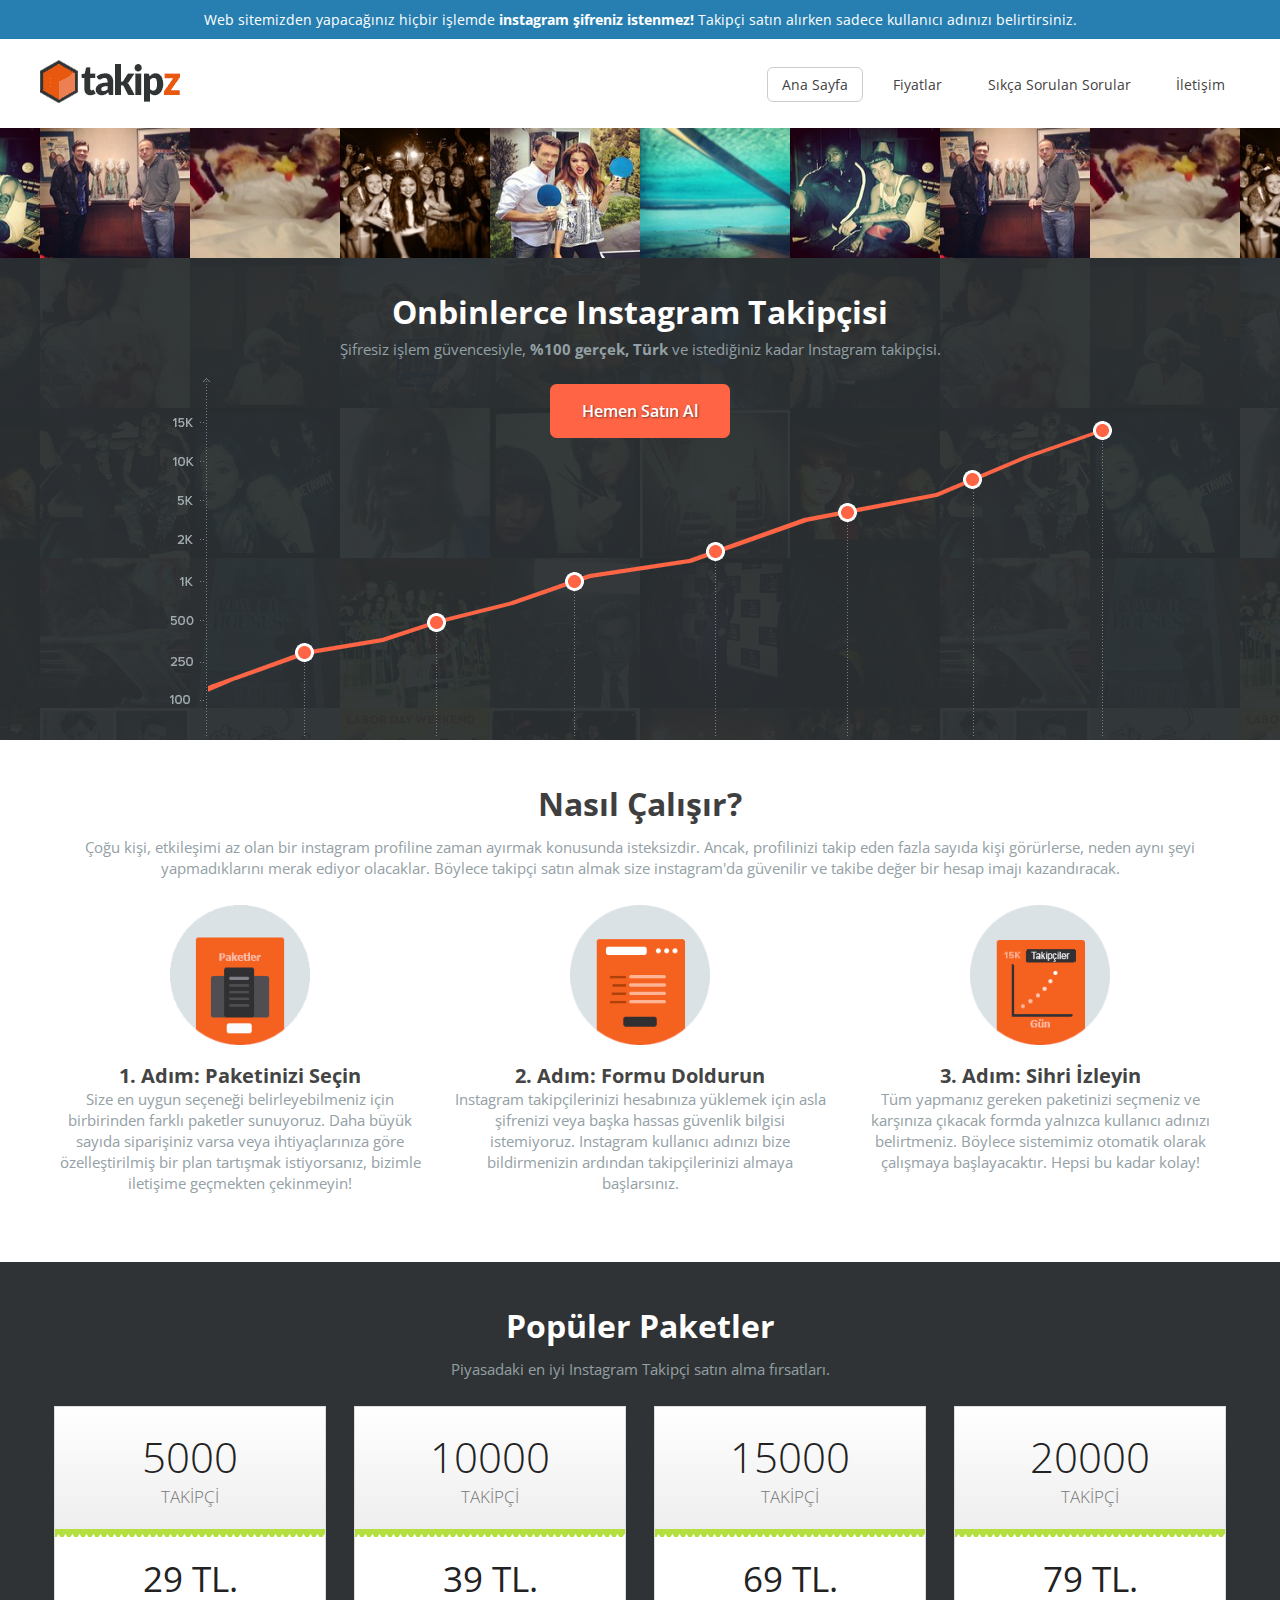
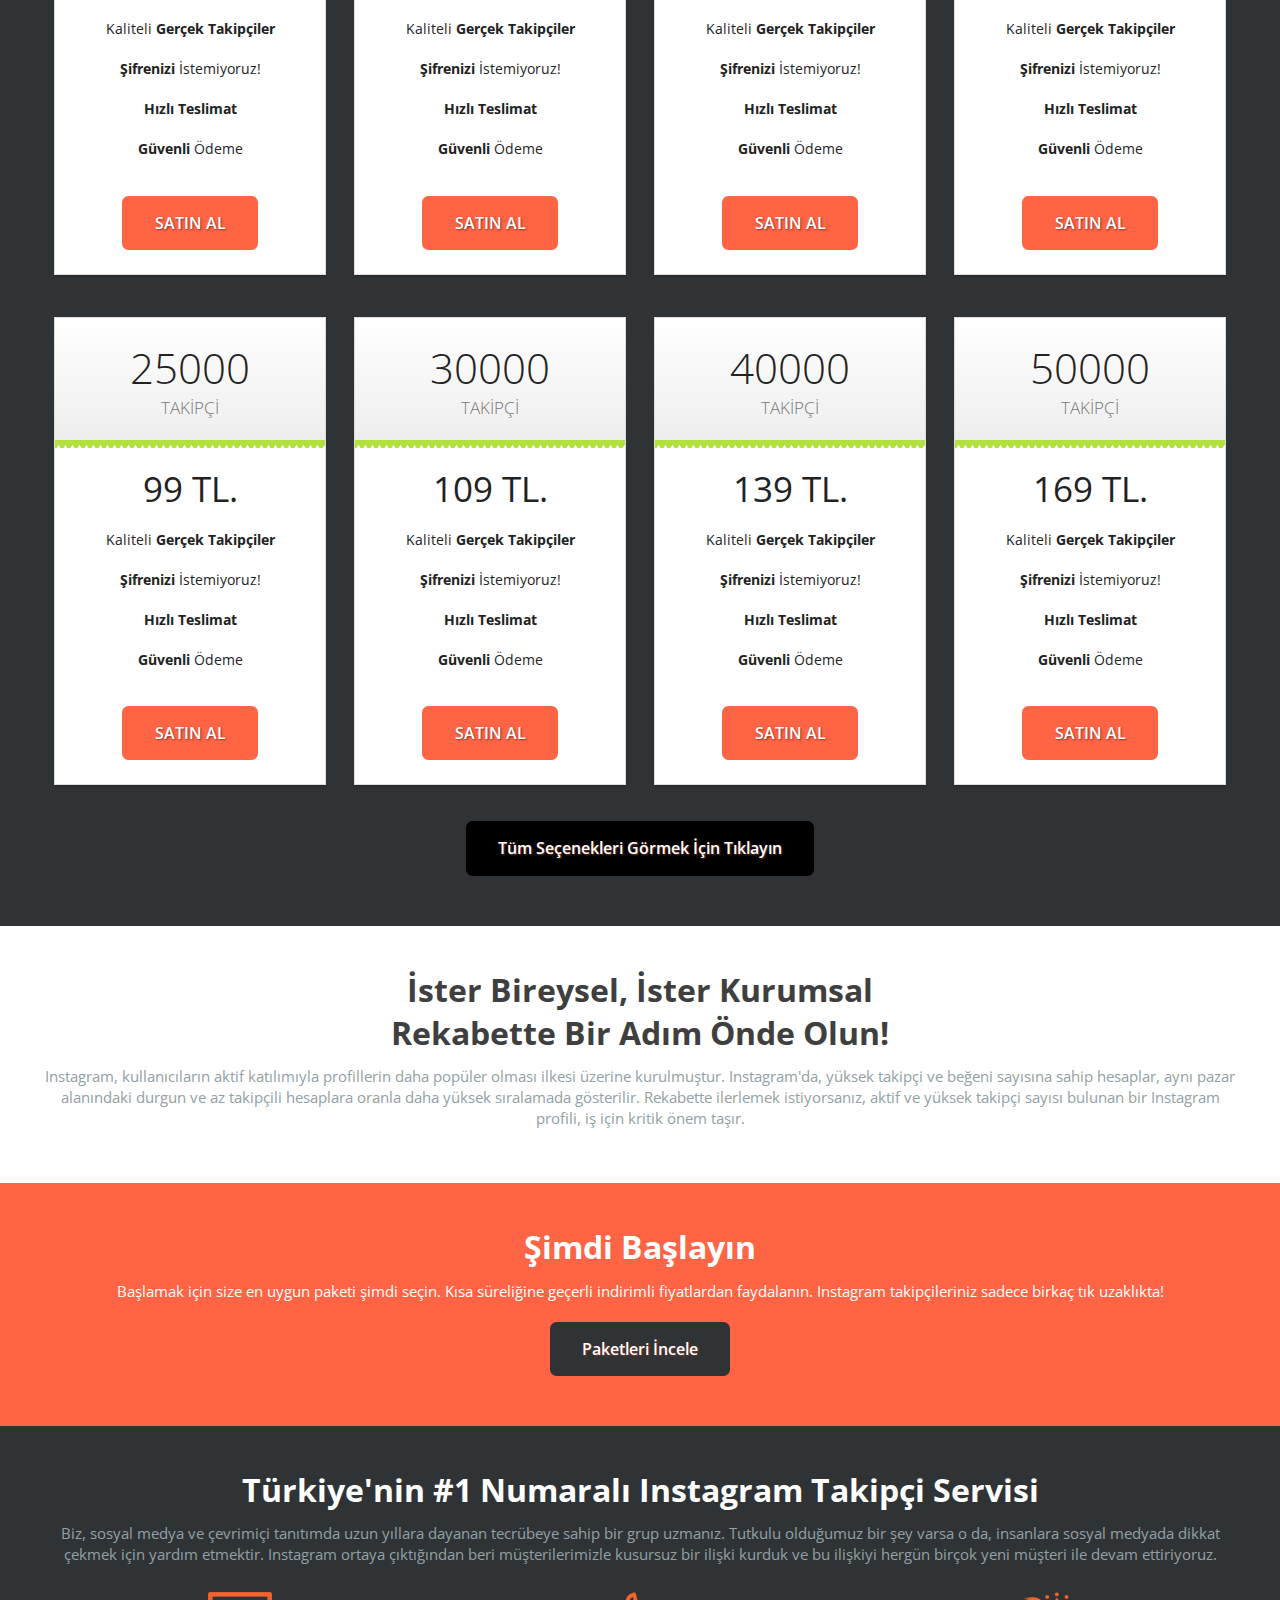
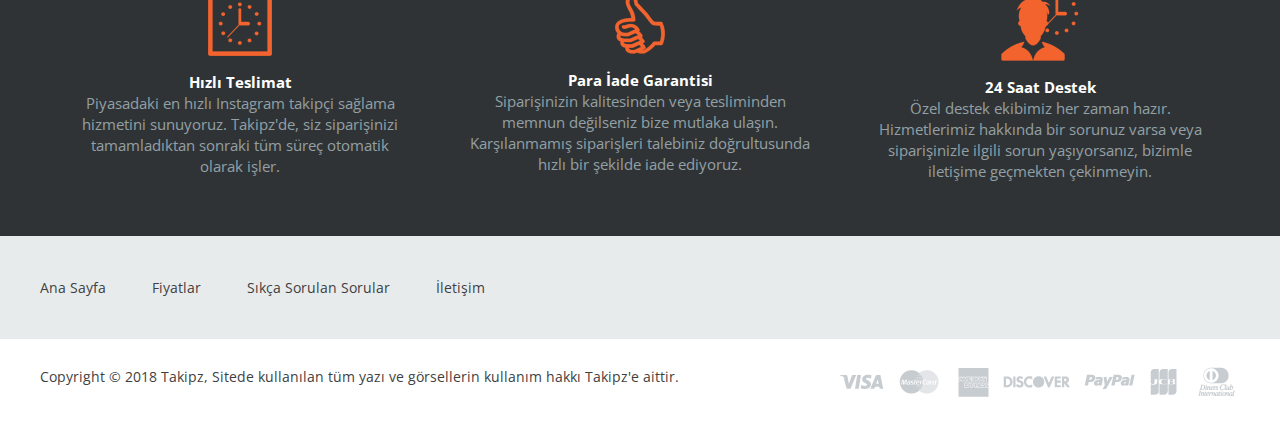
==== commit 7c6d8d31: "Update index.html" ====
--- a/index.html
+++ b/index.html
@@ -188,6 +188,34 @@
 							<span>takipçi</span>
 						</div>
 
+				        <div class="price">19 TL.</div>
+
+				        <ul>
+							<li>Kaliteli <b>Gerçek Takipçiler</b></li>
+							<li><b>Şifrenizi</b> İstemiyoruz!</li>
+							<li><b>Hızlı Teslimat</b></li>
+							<li><b>Güvenli</b> Ödeme</li>
+				        </ul>
+
+				        <a href="https://www.shopier.com/471580" target="_blank" class="button">SATIN AL</a>
+
+				    </div>
+
+			    </div>
+
+			    -->
+
+
+
+			    <div class="col-md3 col-xs12 plan">
+
+				    <div class="cnt">
+
+				        <div class="header">
+					        5000
+							<span>takipçi</span>
+						</div>
+
 				        <div class="price">29 TL.</div>
 
 				        <ul>
@@ -197,52 +225,24 @@
 							<li><b>Güvenli</b> Ödeme</li>
 				        </ul>
 
-				        <a href="https://www.shopier.com/471580" target="_blank" class="button">SATIN AL</a>
-
-				    </div>
-
-			    </div>
-
-			    -->
-
-
-
-			    <div class="col-md3 col-xs12 plan">
-
-				    <div class="cnt">
-
-				        <div class="header">
-					        5000
+				        <a href="https://www.shopier.com/471963" target="_blank" class="button">SATIN AL</a>
+
+				    </div>
+
+			    </div>
+
+
+
+			    <div class="col-md3 col-xs12 plan">
+
+				    <div class="cnt">
+
+				        <div class="header">
+					        10000
 							<span>takipçi</span>
 						</div>
 
 				        <div class="price">39 TL.</div>
-
-				        <ul>
-							<li>Kaliteli <b>Gerçek Takipçiler</b></li>
-							<li><b>Şifrenizi</b> İstemiyoruz!</li>
-							<li><b>Hızlı Teslimat</b></li>
-							<li><b>Güvenli</b> Ödeme</li>
-				        </ul>
-
-				        <a href="https://www.shopier.com/471963" target="_blank" class="button">SATIN AL</a>
-
-				    </div>
-
-			    </div>
-
-
-
-			    <div class="col-md3 col-xs12 plan">
-
-				    <div class="cnt">
-
-				        <div class="header">
-					        10000
-							<span>takipçi</span>
-						</div>
-
-				        <div class="price">59 TL.</div>
 
 				        <ul>
 							<li>Kaliteli <b>Gerçek Takipçiler</b></li>
@@ -570,4 +570,4 @@
 
 </body>
 
-</html>+</html>
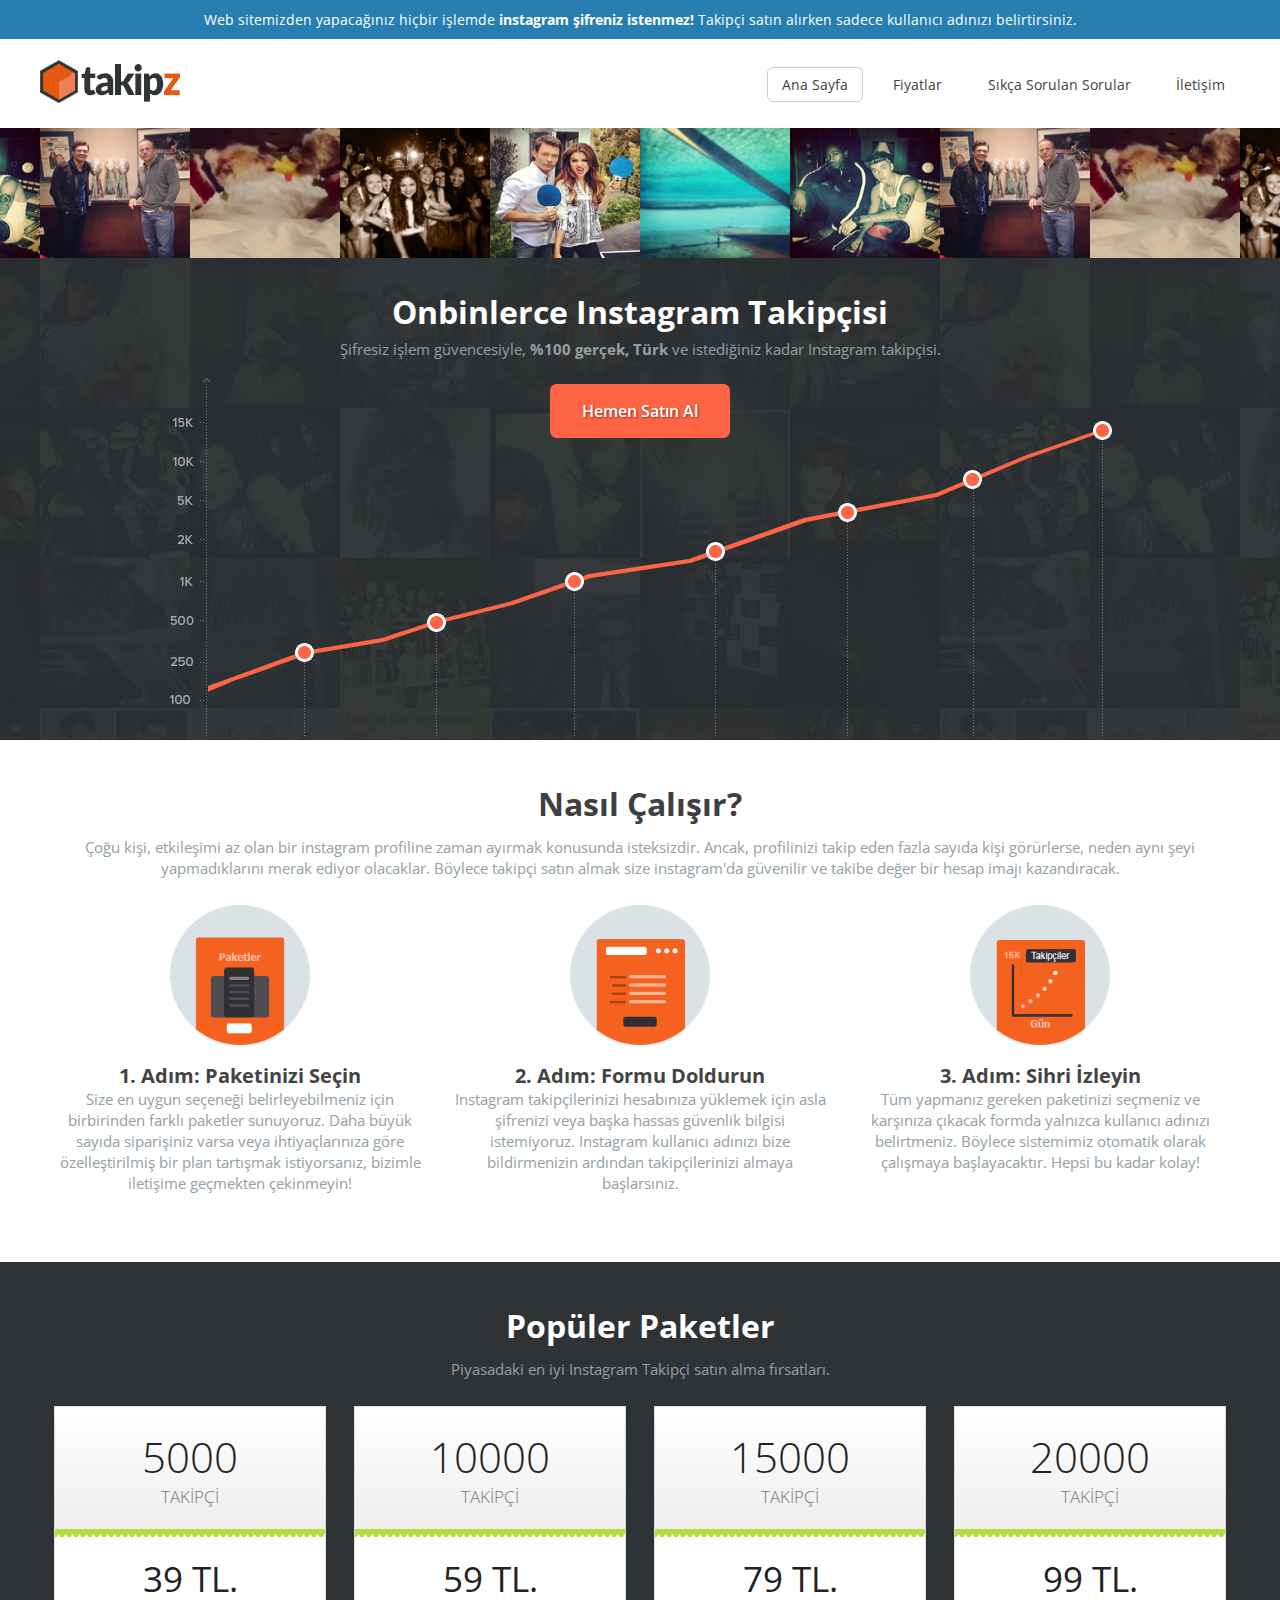
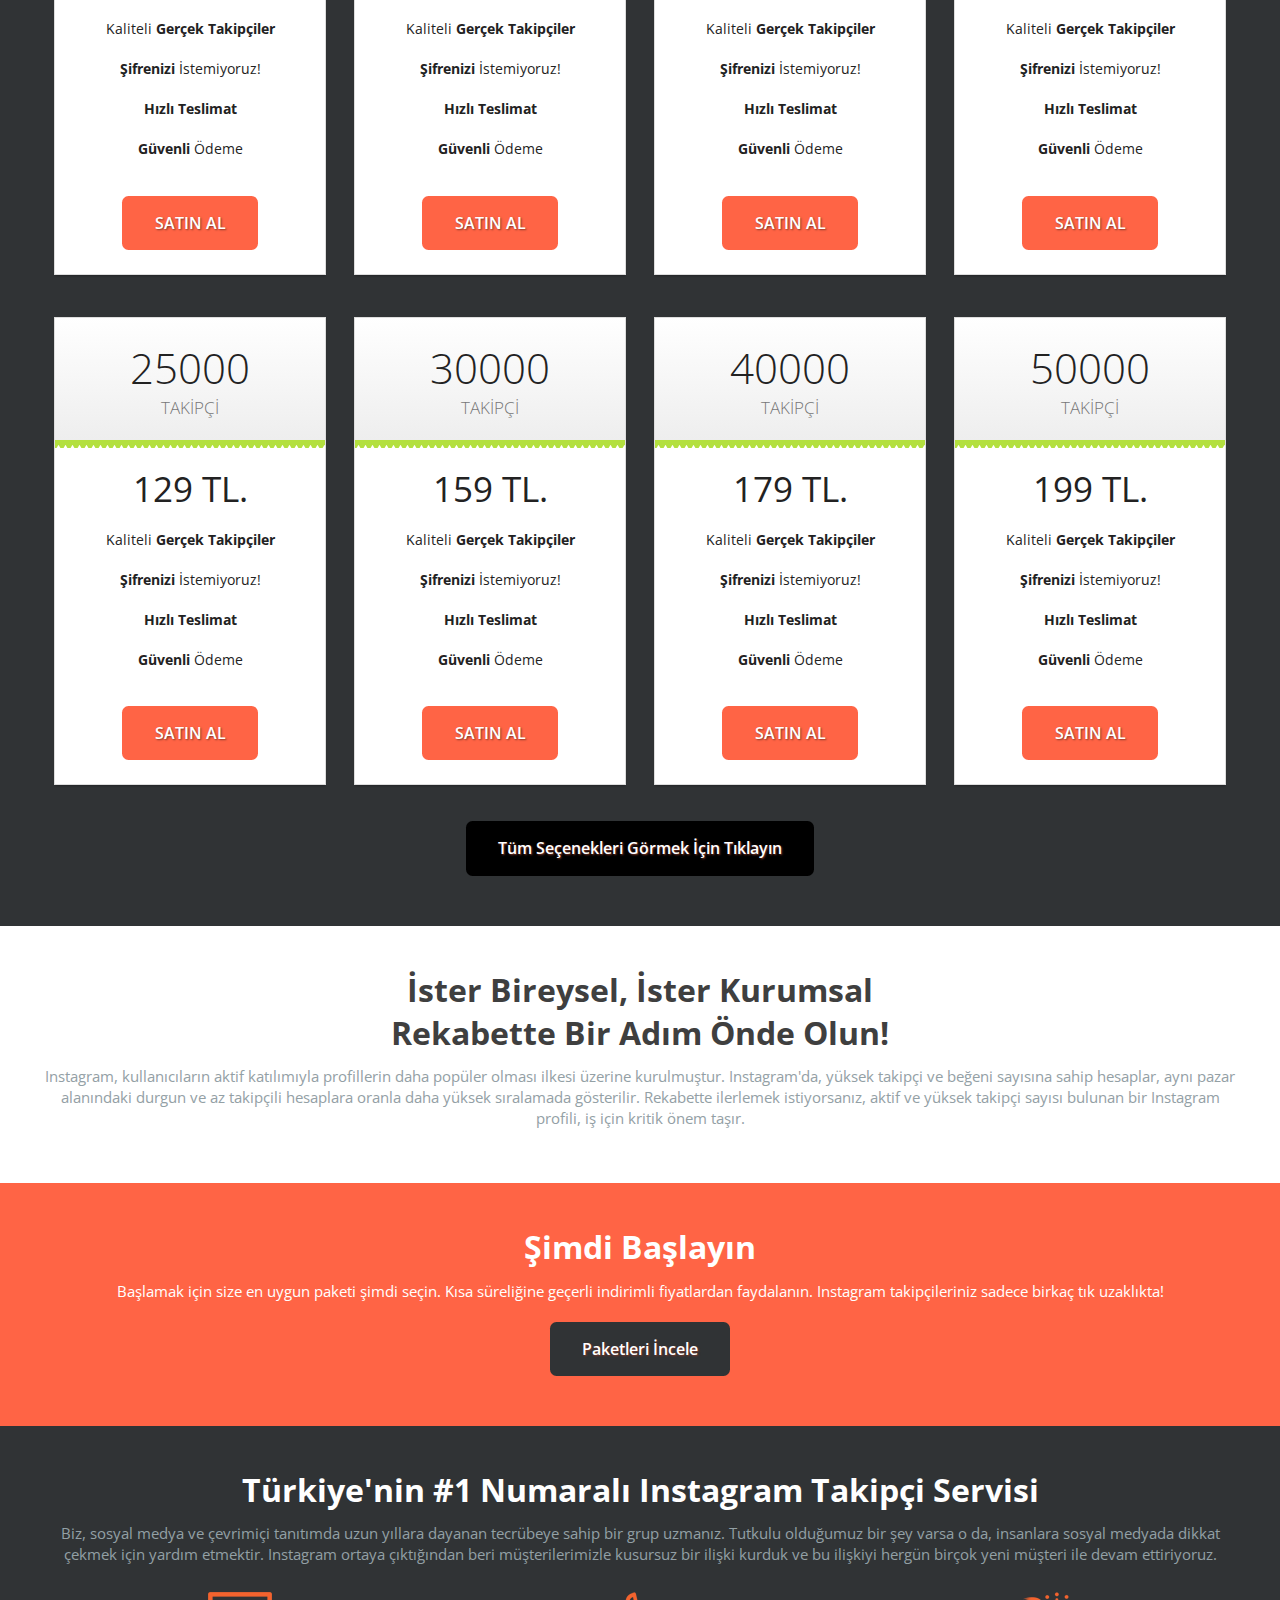
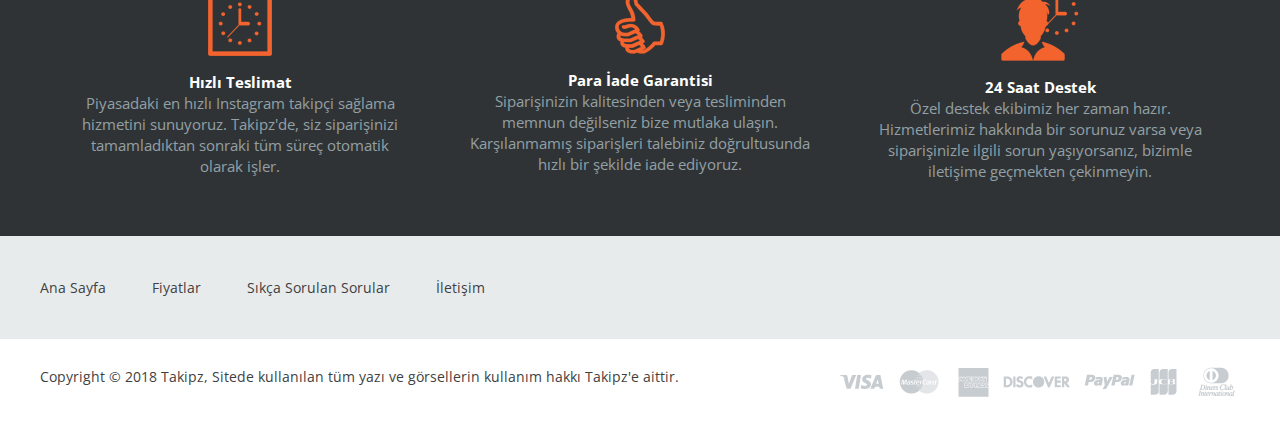
==== commit 6037db02: "Update index.html" ====
--- a/index.html
+++ b/index.html
@@ -216,7 +216,7 @@
 							<span>takipçi</span>
 						</div>
 
-				        <div class="price">29 TL.</div>
+				        <div class="price">39 TL.</div>
 
 				        <ul>
 							<li>Kaliteli <b>Gerçek Takipçiler</b></li>
@@ -242,7 +242,7 @@
 							<span>takipçi</span>
 						</div>
 
-				        <div class="price">39 TL.</div>
+				        <div class="price">59 TL.</div>
 
 				        <ul>
 							<li>Kaliteli <b>Gerçek Takipçiler</b></li>
@@ -268,7 +268,7 @@
 							<span>takipçi</span>
 						</div>
 
-				        <div class="price">69 TL.</div>
+				        <div class="price">79 TL.</div>
 
 				        <ul>
 							<li>Kaliteli <b>Gerçek Takipçiler</b></li>
@@ -294,7 +294,7 @@
 							<span>takipçi</span>
 						</div>
 
-				        <div class="price">79 TL.</div>
+				        <div class="price">99 TL.</div>
 
 				        <ul>
 							<li>Kaliteli <b>Gerçek Takipçiler</b></li>
@@ -320,7 +320,7 @@
 							<span>takipçi</span>
 						</div>
 
-				        <div class="price">99 TL.</div>
+				        <div class="price">129 TL.</div>
 
 				        <ul>
 							<li>Kaliteli <b>Gerçek Takipçiler</b></li>
@@ -345,7 +345,7 @@
 							<span>takipçi</span>
 						</div>
 
-				        <div class="price">109 TL.</div>
+				        <div class="price">159 TL.</div>
 
 				        <ul>
 							<li>Kaliteli <b>Gerçek Takipçiler</b></li>
@@ -371,7 +371,7 @@
 							<span>takipçi</span>
 						</div>
 
-				        <div class="price">119 TL.</div>
+				        <div class="price">169 TL.</div>
 
 				        <ul>
 							<li>Kaliteli <b>Gerçek Takipçiler</b></li>
@@ -398,7 +398,7 @@
 							<span>takipçi</span>
 						</div>
 
-				        <div class="price">139 TL.</div>
+				        <div class="price">179 TL.</div>
 
 				        <ul>
 							<li>Kaliteli <b>Gerçek Takipçiler</b></li>
@@ -423,7 +423,7 @@
 							<span>takipçi</span>
 						</div>
 
-				        <div class="price">169 TL.</div>
+				        <div class="price">199 TL.</div>
 
 				        <ul>
 							<li>Kaliteli <b>Gerçek Takipçiler</b></li>
